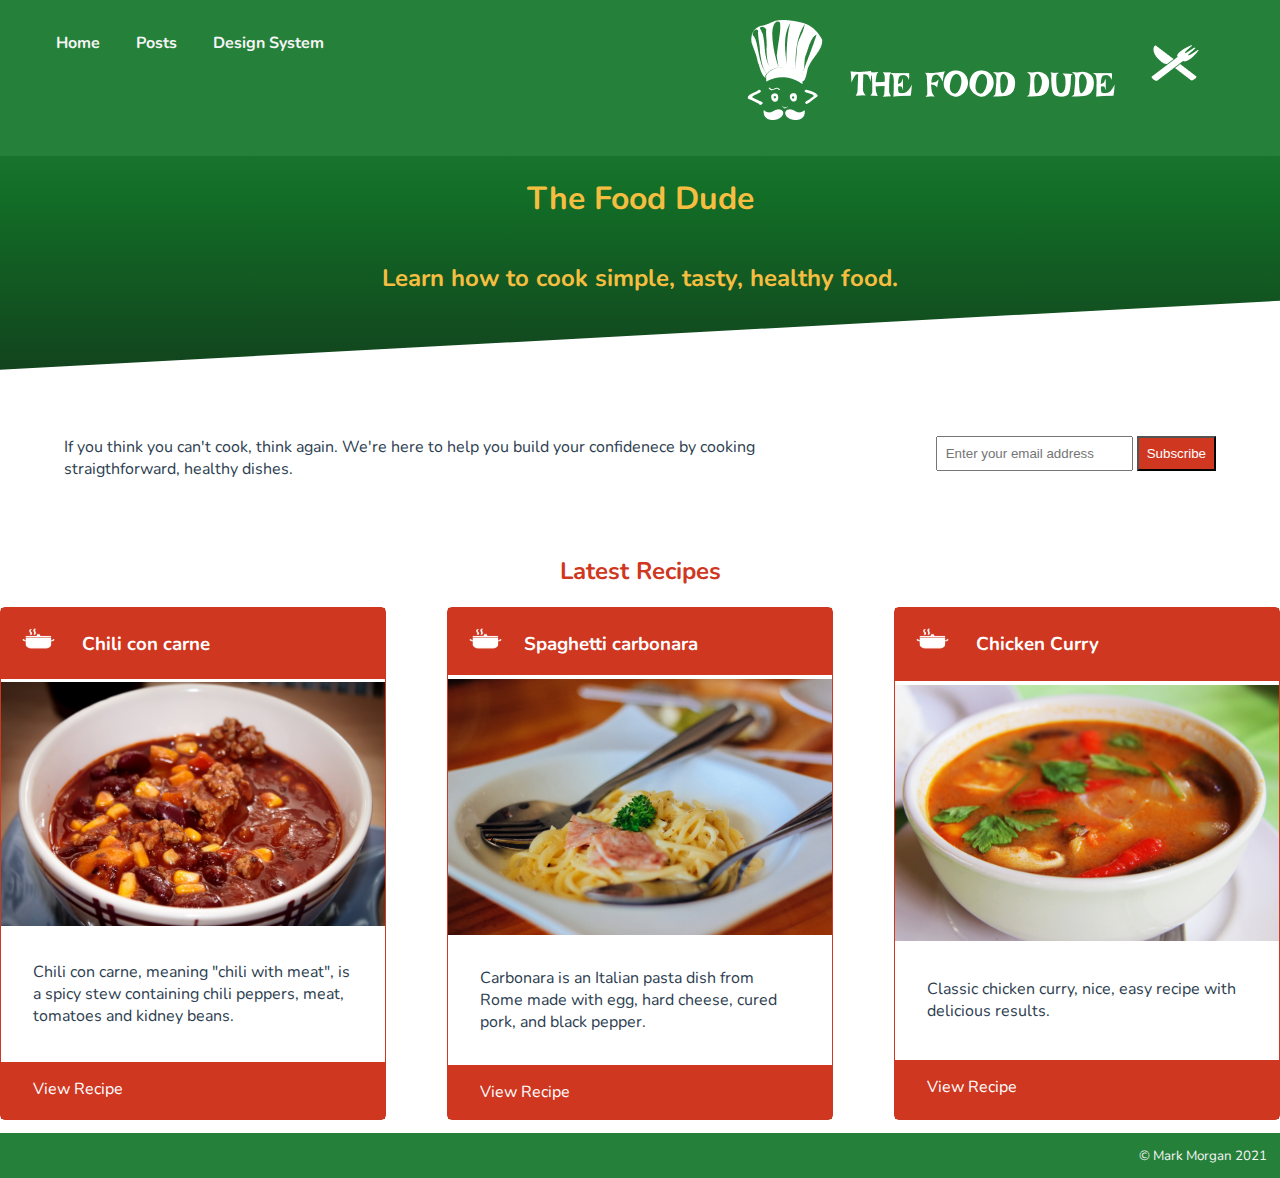
==== index.html @ 84a19839 "feat: update home nav" ====
<html lang="en">
  <head>
    <meta charset="UTF-8" />
    <meta http-equiv="X-UA-Compatible" content="IE=edge" />
    <meta name="viewport" content="width=device-width, initial-scale=1.0" />
    <title>The Food Dude</title>
    <link rel="stylesheet" href="styles/styles.css" />
  </head>
  <body>
    <header id="header" class="header-background" role="header">
      <nav  role="navigation">


        <ul>
          <li><a href="/" aria-current="page" class="nav-link">Home</a></li>
        <li> <a href="posts.html" class="nav-link">Posts</a></li>
        <li>  <a href="design-system/Food-Dude.pdf" target="_blank" class="nav-link" >Design System</a></li>
      </ul>

        
       
      


      </nav>
      <img src="brand-assets/logo.png" class="logo-img" alt="The Food Dude"  />
    </header>

    <main class="home-page-wrapper" role="main">
      <div class="hero-image">
        <div class="hero-text">
          <h1>The Food Dude</h1>
          <h2>Learn how to cook simple, tasty, healthy food.</h2>
        </div>
      </div>

      <div id="home-text">
        <p class="intro">
          If you think you can't cook, think again. We're here to help you build
          your confidenece by cooking straigthforward, healthy dishes.
        </p>

        <div id="subscribe">
          <form action="#">
            <div class="form-group">
              <input
                type="email"
                name="email"
                required
                id="txt-email"
                placeholder="Enter your email address"
                title="Enter your email address to subscribe"
              />
              <button class="subscribe-btn">Subscribe</button>
            </div>
          </form>
        </div>
      </div>

      <h2 class="latest-recipes">Latest Recipes</h2>
      <div id="recipe-cards">
        <div class="recipe-card">
          <h3>
            <img
              src="brand-assets/cooking-pot-icon.png"
              class="pan-icon"
              alt="cooking pot icon"
            />
            Chili con carne
          </h3>
          <img
            src="images/chili-con-carne.jpg"
            class="card-image"
            alt="Chili con carne"
          />
          <p>
            Chili con carne, meaning "chili with meat", is a spicy stew
            containing chili peppers, meat, tomatoes and kidney beans.
          </p>
          <div class="card-footer">
            <a href="post.html" class="view-recipe-link">View Recipe </a>
          </div>
        </div>

        <div class="recipe-card">
          <h3>
            <img
              src="brand-assets/cooking-pot-icon.png"
              class="pan-icon"
              alt="cooking pot icon"
            />Spaghetti carbonara
          </h3>
          <img
            src="images/carbonara.jpg"
            class="card-image"
            alt="Spaghetti carbonara"
          />

          <p>
            Carbonara is an Italian pasta dish from Rome made with egg, hard
            cheese, cured pork, and black pepper.
          </p>
          <div class="card-footer">
            <a href="post.html" class="view-recipe-link">View Recipe </a>
          </div>
        </div>

        <div class="recipe-card">
          <h3>
            <img
              src="brand-assets/cooking-pot-icon.png"
              class="pan-icon"
              alt="cooking pot icon"
            />
            Chicken Curry
          </h3>
          <img src="images/curry.jpg" class="card-image" alt="Chicken Curry" />
          <p>
            Classic chicken curry, nice, easy recipe with delicious results.
          </p>
          <div class="card-footer">
            <a href="post.html" class="view-recipe-link">View Recipe </a>
          </div>
        </div>
      </div>
    </div>

    <footer role="contentinfo">© Mark Morgan 2021</footer>
  </body>
</html>
---- styles/styles.css ----
@import "colours.css";
@import "typography.css";

@import "top-nav.css";
@import "recipe-card.css";
@import "footer.css";

@import "home.css";
@import "posts.css";
@import "post.css";

body {
  margin: 0;
  padding: 0;
}

.content-wrapper {
  margin-top: -18px;
}

.pan-icon {
  max-width: 2em;
  margin-right: 20px;
}
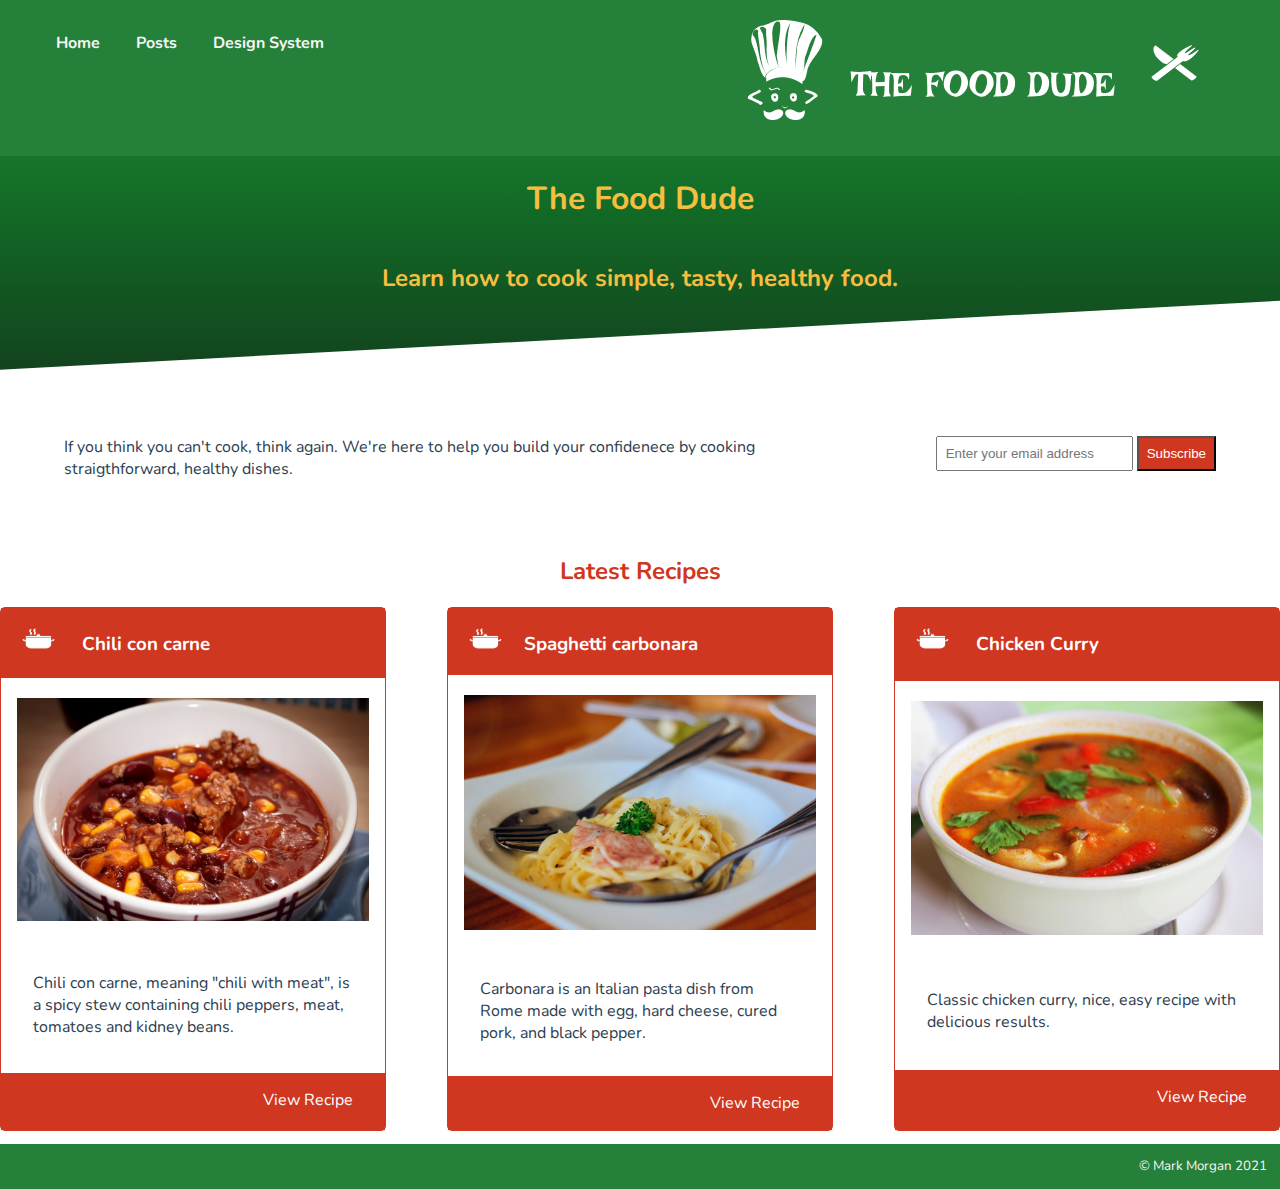
==== commit f2fcc40b: "feat: filling out content" ====
--- a/index.html
+++ b/index.html
@@ -8,22 +8,21 @@
   </head>
   <body>
     <header id="header" class="header-background" role="header">
-      <nav  role="navigation">
-
-
+      <nav role="navigation">
         <ul>
           <li><a href="/" aria-current="page" class="nav-link">Home</a></li>
-        <li> <a href="posts.html" class="nav-link">Posts</a></li>
-        <li>  <a href="design-system/Food-Dude.pdf" target="_blank" class="nav-link" >Design System</a></li>
-      </ul>
-
-        
-       
-      
-
-
+          <li><a href="posts.html" class="nav-link">Posts</a></li>
+          <li>
+            <a
+              href="design-system/Food-Dude.pdf"
+              target="_blank"
+              class="nav-link"
+              >Design System</a
+            >
+          </li>
+        </ul>
       </nav>
-      <img src="brand-assets/logo.png" class="logo-img" alt="The Food Dude"  />
+      <img src="brand-assets/logo.png" class="logo-img" alt="The Food Dude" />
     </header>
 
     <main class="home-page-wrapper" role="main">
@@ -68,17 +67,20 @@
             />
             Chili con carne
           </h3>
-          <img
-            src="images/chili-con-carne.jpg"
-            class="card-image"
-            alt="Chili con carne"
-          />
+          <a href="post-chili-con-carne.html" class="view-recipe-link">
+            <img
+              src="images/chili-con-carne.jpg"
+              class="card-image"
+              alt="Chili con carne"
+          /></a>
           <p>
             Chili con carne, meaning "chili with meat", is a spicy stew
             containing chili peppers, meat, tomatoes and kidney beans.
           </p>
           <div class="card-footer">
-            <a href="post.html" class="view-recipe-link">View Recipe </a>
+            <a href="post-chili-con-carne.html" class="view-recipe-link"
+              >View Recipe
+            </a>
           </div>
         </div>
 
@@ -90,18 +92,22 @@
               alt="cooking pot icon"
             />Spaghetti carbonara
           </h3>
-          <img
-            src="images/carbonara.jpg"
-            class="card-image"
-            alt="Spaghetti carbonara"
-          />
+
+          <a href="post-carbonara.html" class="view-recipe-link">
+            <img
+              src="images/carbonara.jpg"
+              class="card-image"
+              alt="Spaghetti carbonara"
+          /></a>
 
           <p>
             Carbonara is an Italian pasta dish from Rome made with egg, hard
             cheese, cured pork, and black pepper.
           </p>
           <div class="card-footer">
-            <a href="post.html" class="view-recipe-link">View Recipe </a>
+            <a href="post-carbonara.html" class="view-recipe-link"
+              >View Recipe
+            </a>
           </div>
         </div>
 
@@ -114,16 +120,20 @@
             />
             Chicken Curry
           </h3>
-          <img src="images/curry.jpg" class="card-image" alt="Chicken Curry" />
+          <a href="post-chicken-curry.html" class="view-recipe-link"
+            ><img src="images/curry.jpg" class="card-image" alt="Chicken Curry"
+          /></a>
           <p>
             Classic chicken curry, nice, easy recipe with delicious results.
           </p>
           <div class="card-footer">
-            <a href="post.html" class="view-recipe-link">View Recipe </a>
+            <a href="post-chicken-curry.html" class="view-recipe-link"
+              >View Recipe
+            </a>
           </div>
         </div>
       </div>
-    </div>
+    </main>
 
     <footer role="contentinfo">© Mark Morgan 2021</footer>
   </body>
--- a/styles/styles.css
+++ b/styles/styles.css
@@ -12,10 +12,9 @@
 body {
   margin: 0;
   padding: 0;
-}
-
-.content-wrapper {
-  margin-top: -18px;
+  display: grid;
+  height: 100%;
+  grid-template-rows: auto 1fr auto;
 }
 
 .pan-icon {
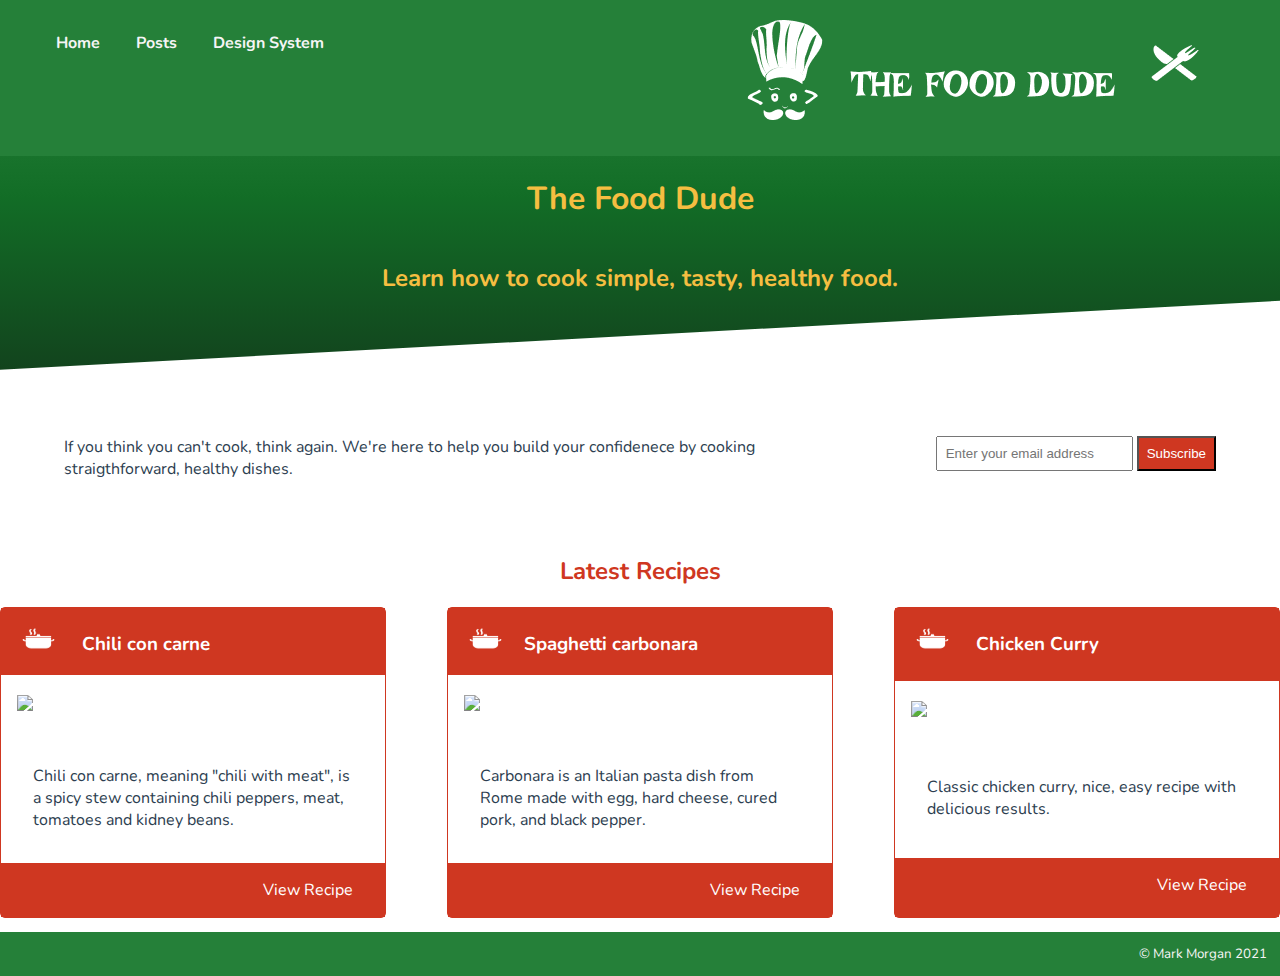
==== commit 40909bd4: "feat: content finished" ====
--- a/index.html
+++ b/index.html
@@ -69,7 +69,7 @@
           </h3>
           <a href="post-chili-con-carne.html" class="view-recipe-link">
             <img
-              src="images/chili-con-carne.jpg"
+              src="https://i.postimg.cc/4dTcDG1F/chili-con-carne.jpg"
               class="card-image"
               alt="Chili con carne"
           /></a>
@@ -95,7 +95,7 @@
 
           <a href="post-carbonara.html" class="view-recipe-link">
             <img
-              src="images/carbonara.jpg"
+              src="https://i.postimg.cc/y8gSWxQb/carbonara.jpg"
               class="card-image"
               alt="Spaghetti carbonara"
           /></a>
@@ -121,7 +121,10 @@
             Chicken Curry
           </h3>
           <a href="post-chicken-curry.html" class="view-recipe-link"
-            ><img src="images/curry.jpg" class="card-image" alt="Chicken Curry"
+            ><img
+              src="https://i.postimg.cc/mkLHrSJY/curry.jpg"
+              class="card-image"
+              alt="Chicken Curry"
           /></a>
           <p>
             Classic chicken curry, nice, easy recipe with delicious results.
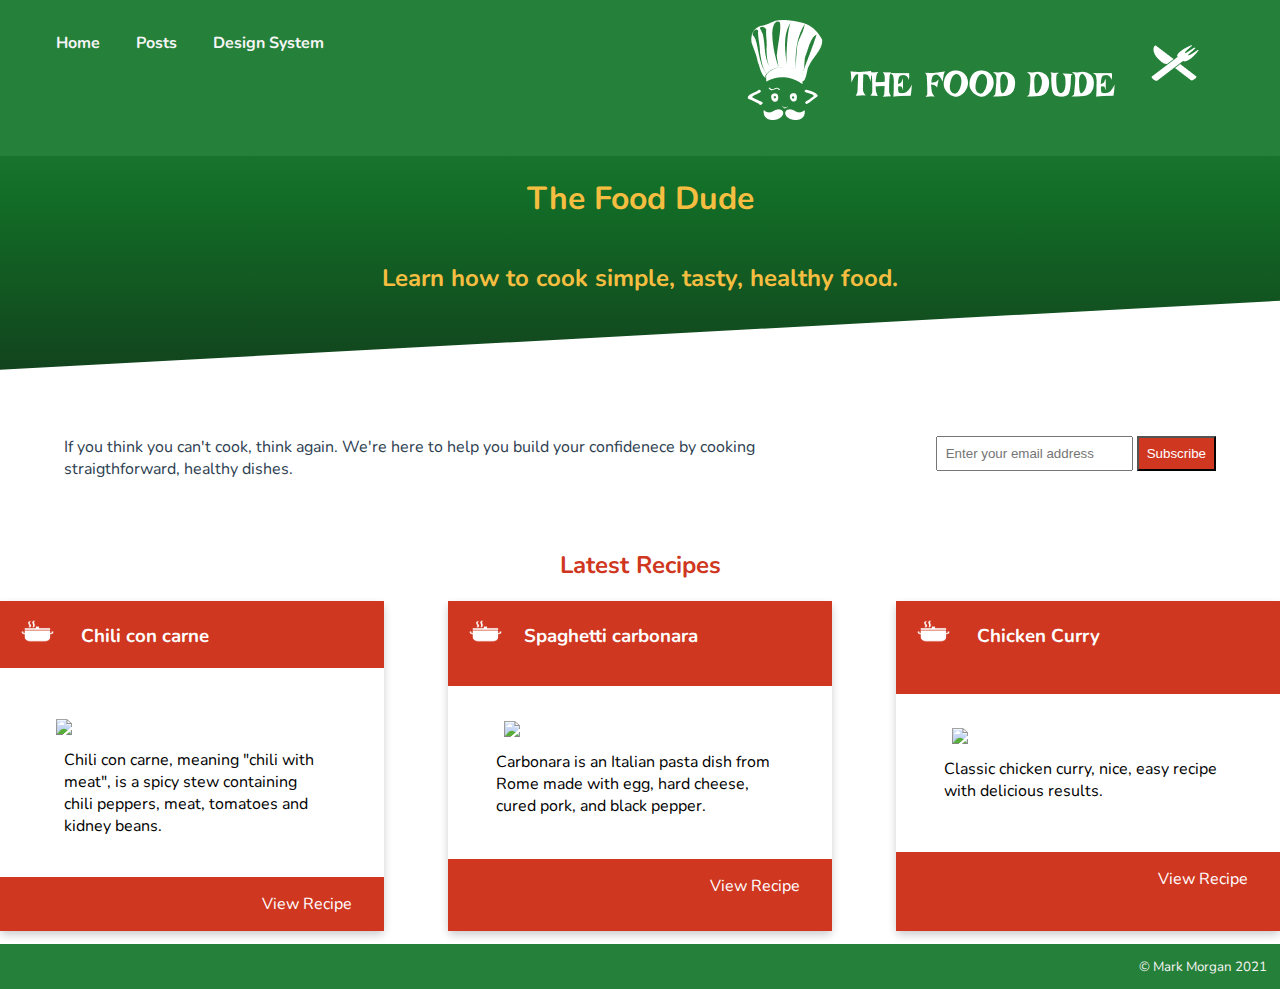
==== commit 5edd2708: "feat: author information" ====
--- a/index.html
+++ b/index.html
@@ -1,3 +1,4 @@
+<!DOCTYPE html>
 <html lang="en">
   <head>
     <meta charset="UTF-8" />
@@ -67,16 +68,24 @@
             />
             Chili con carne
           </h3>
-          <a href="post-chili-con-carne.html" class="view-recipe-link">
-            <img
-              src="https://i.postimg.cc/4dTcDG1F/chili-con-carne.jpg"
-              class="card-image"
-              alt="Chili con carne"
-          /></a>
-          <p>
-            Chili con carne, meaning "chili with meat", is a spicy stew
-            containing chili peppers, meat, tomatoes and kidney beans.
-          </p>
+          <a
+            href="post-chili-con-carne.html"
+            class="view-recipe-link"
+            title="find out how to cook chili con carne"
+          >
+            <figure>
+              <img
+                src="https://i.postimg.cc/4dTcDG1F/chili-con-carne.jpg"
+                class="card-image"
+                alt="Chili con carne"
+              />
+              <figcaption>
+                Chili con carne, meaning "chili with meat", is a spicy stew
+                containing chili peppers, meat, tomatoes and kidney beans.
+              </figcaption>
+            </figure>
+          </a>
+
           <div class="card-footer">
             <a href="post-chili-con-carne.html" class="view-recipe-link"
               >View Recipe
@@ -93,17 +102,23 @@
             />Spaghetti carbonara
           </h3>
 
-          <a href="post-carbonara.html" class="view-recipe-link">
-            <img
-              src="https://i.postimg.cc/y8gSWxQb/carbonara.jpg"
-              class="card-image"
-              alt="Spaghetti carbonara"
-          /></a>
+          <figure>
+            <a
+              href="post-carbonara.html"
+              class="view-recipe-link"
+              title="learn to cook Spaghetti carbonara"
+            >
+              <img
+                src="https://i.postimg.cc/y8gSWxQb/carbonara.jpg"
+                class="card-image"
+                alt="Spaghetti carbonara"
+            /></a>
+            <figcaption>
+              Carbonara is an Italian pasta dish from Rome made with egg, hard
+              cheese, cured pork, and black pepper.
+            </figcaption>
+          </figure>
 
-          <p>
-            Carbonara is an Italian pasta dish from Rome made with egg, hard
-            cheese, cured pork, and black pepper.
-          </p>
           <div class="card-footer">
             <a href="post-carbonara.html" class="view-recipe-link"
               >View Recipe
@@ -120,15 +135,18 @@
             />
             Chicken Curry
           </h3>
-          <a href="post-chicken-curry.html" class="view-recipe-link"
-            ><img
-              src="https://i.postimg.cc/mkLHrSJY/curry.jpg"
-              class="card-image"
-              alt="Chicken Curry"
-          /></a>
-          <p>
-            Classic chicken curry, nice, easy recipe with delicious results.
-          </p>
+
+          <figure>
+            <a href="post-chicken-curry.html" class="view-recipe-link"
+              ><img
+                src="https://i.postimg.cc/mkLHrSJY/curry.jpg"
+                class="card-image"
+                alt="Chicken Curry"
+            /></a>
+            <figcaption>
+              Classic chicken curry, nice, easy recipe with delicious results.
+            </figcaption>
+          </figure>
           <div class="card-footer">
             <a href="post-chicken-curry.html" class="view-recipe-link"
               >View Recipe
--- a/styles/styles.css
+++ b/styles/styles.css
@@ -8,6 +8,8 @@
 @import "home.css";
 @import "posts.css";
 @import "post.css";
+
+@import "author.css";
 
 body {
   margin: 0;
@@ -21,3 +23,8 @@
   max-width: 2em;
   margin-right: 20px;
 }
+
+figcaption {
+  color: black;
+  padding: 0.5em;
+}
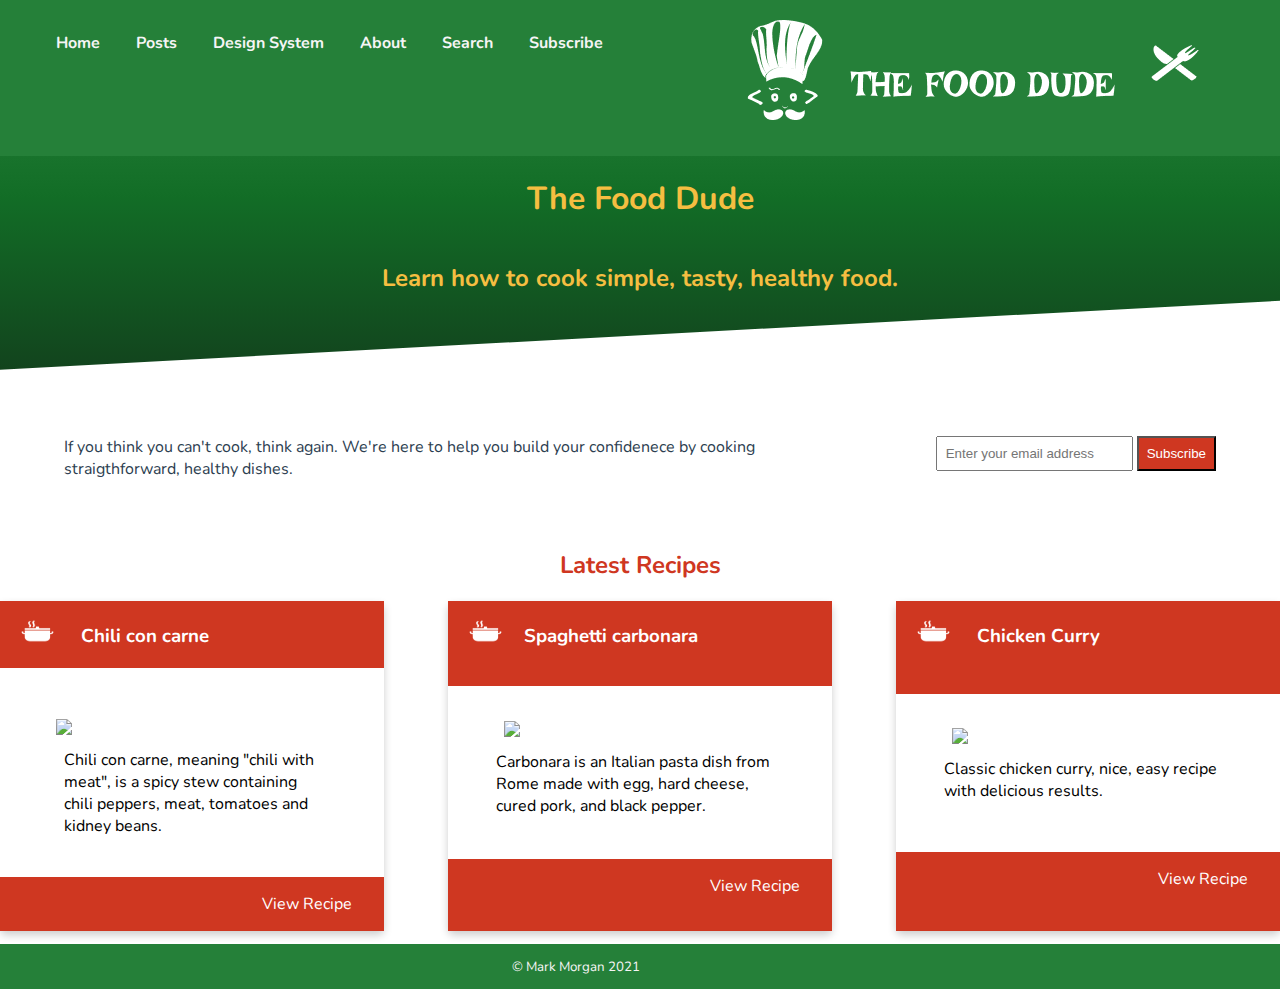
==== commit bd8db69c: "fix: html indentation" ====
--- a/index.html
+++ b/index.html
@@ -1,161 +1,150 @@
 <!DOCTYPE html>
 <html lang="en">
-  <head>
-    <meta charset="UTF-8" />
-    <meta http-equiv="X-UA-Compatible" content="IE=edge" />
-    <meta name="viewport" content="width=device-width, initial-scale=1.0" />
-    <title>The Food Dude</title>
-    <link rel="stylesheet" href="styles/styles.css" />
-  </head>
-  <body>
-    <header id="header" class="header-background" role="header">
-      <nav role="navigation">
-        <ul>
-          <li><a href="/" aria-current="page" class="nav-link">Home</a></li>
-          <li><a href="posts.html" class="nav-link">Posts</a></li>
-          <li>
-            <a
+<head>
+  <meta charset="UTF-8">
+  <meta content="IE=edge"
+        http-equiv="X-UA-Compatible">
+  <meta content="width=device-width, initial-scale=1.0"
+        name="viewport">
+  <title>The Food Dude</title>
+  <link href="styles/styles.css"
+        rel="stylesheet">
+  <link href="https://cdnjs.cloudflare.com/ajax/libs/font-awesome/4.7.0/css/font-awesome.min.css"
+        rel="stylesheet">
+</head>
+<body>
+  <header class="header-background"
+          id="header"
+          role="header">
+    <nav role="navigation">
+      <ul>
+        <li>
+          <a aria-current="page"
+              class="nav-link"
+              href="index.html">Home</a>
+        </li>
+        <li>
+          <a class="nav-link"
+              href="posts.html">Posts</a>
+        </li>
+        <li>
+          <a class="nav-link"
               href="design-system/Food-Dude.pdf"
-              target="_blank"
-              class="nav-link"
-              >Design System</a
-            >
-          </li>
-        </ul>
-      </nav>
-      <img src="brand-assets/logo.png" class="logo-img" alt="The Food Dude" />
-    </header>
-
-    <main class="home-page-wrapper" role="main">
-      <div class="hero-image">
-        <div class="hero-text">
-          <h1>The Food Dude</h1>
-          <h2>Learn how to cook simple, tasty, healthy food.</h2>
+              target="_blank">Design System</a>
+        </li>
+        <li>
+          <a class="nav-link"
+              href="#">About</a>
+        </li>
+        <li>
+          <a class="nav-link"
+              href="#">Search</a>
+        </li>
+        <li>
+          <a class="nav-link"
+              href="#">Subscribe</a>
+        </li>
+      </ul>
+    </nav><img alt="The Food Dude"
+            class="logo-img"
+            src="brand-assets/logo.png">
+  </header>
+  <main class="home-page-wrapper"
+        role="main">
+    <div class="hero-image">
+      <div class="hero-text">
+        <h1>The Food Dude</h1>
+        <h2>Learn how to cook simple, tasty, healthy food.</h2>
+      </div>
+    </div>
+    <div id="home-text">
+      <p class="intro">If you think you can't cook, think again. We're here to help you build your confidenece by cooking straigthforward, healthy dishes.</p>
+      <div id="subscribe">
+        <form action="#">
+          <div class="form-group">
+            <input id="txt-email"
+                 name="email"
+                 placeholder="Enter your email address"
+                 required=""
+                 title="Enter your email address to subscribe"
+                 type="email"> <button class="subscribe-btn">Subscribe</button>
+          </div>
+        </form>
+      </div>
+    </div>
+    <h2 class="latest-recipes">Latest Recipes</h2>
+    <div id="recipe-cards">
+      <div class="recipe-card">
+        <h3><img alt="cooking pot icon"
+             class="pan-icon"
+             src="brand-assets/cooking-pot-icon.png"> Chili con carne</h3><a class="view-recipe-link"
+             href="post-chili-con-carne.html"
+             title="find out how to cook chili con carne">
+        <figure>
+          <img alt="Chili con carne"
+                  class="card-image"
+                  src="https://i.postimg.cc/4dTcDG1F/chili-con-carne.jpg">
+          <figcaption>
+            Chili con carne, meaning "chili with meat", is a spicy stew containing chili peppers, meat, tomatoes and kidney beans.
+          </figcaption>
+        </figure></a>
+        <div class="card-footer">
+          <a class="view-recipe-link"
+               href="post-chili-con-carne.html">View Recipe</a>
         </div>
       </div>
-
-      <div id="home-text">
-        <p class="intro">
-          If you think you can't cook, think again. We're here to help you build
-          your confidenece by cooking straigthforward, healthy dishes.
-        </p>
-
-        <div id="subscribe">
-          <form action="#">
-            <div class="form-group">
-              <input
-                type="email"
-                name="email"
-                required
-                id="txt-email"
-                placeholder="Enter your email address"
-                title="Enter your email address to subscribe"
-              />
-              <button class="subscribe-btn">Subscribe</button>
-            </div>
-          </form>
+      <div class="recipe-card">
+        <h3><img alt="cooking pot icon"
+             class="pan-icon"
+             src="brand-assets/cooking-pot-icon.png">Spaghetti carbonara</h3>
+        <figure>
+          <a class="view-recipe-link"
+                  href="post-carbonara.html"
+                  title="learn to cook Spaghetti carbonara"><img alt="Spaghetti carbonara"
+               class="card-image"
+               src="https://i.postimg.cc/y8gSWxQb/carbonara.jpg"></a>
+          <figcaption>
+            Carbonara is an Italian pasta dish from Rome made with egg, hard cheese, cured pork, and black pepper.
+          </figcaption>
+        </figure>
+        <div class="card-footer">
+          <a class="view-recipe-link"
+               href="post-carbonara.html">View Recipe</a>
         </div>
       </div>
-
-      <h2 class="latest-recipes">Latest Recipes</h2>
-      <div id="recipe-cards">
-        <div class="recipe-card">
-          <h3>
-            <img
-              src="brand-assets/cooking-pot-icon.png"
-              class="pan-icon"
-              alt="cooking pot icon"
-            />
-            Chili con carne
-          </h3>
-          <a
-            href="post-chili-con-carne.html"
-            class="view-recipe-link"
-            title="find out how to cook chili con carne"
-          >
-            <figure>
-              <img
-                src="https://i.postimg.cc/4dTcDG1F/chili-con-carne.jpg"
-                class="card-image"
-                alt="Chili con carne"
-              />
-              <figcaption>
-                Chili con carne, meaning "chili with meat", is a spicy stew
-                containing chili peppers, meat, tomatoes and kidney beans.
-              </figcaption>
-            </figure>
-          </a>
-
-          <div class="card-footer">
-            <a href="post-chili-con-carne.html" class="view-recipe-link"
-              >View Recipe
-            </a>
-          </div>
-        </div>
-
-        <div class="recipe-card">
-          <h3>
-            <img
-              src="brand-assets/cooking-pot-icon.png"
-              class="pan-icon"
-              alt="cooking pot icon"
-            />Spaghetti carbonara
-          </h3>
-
-          <figure>
-            <a
-              href="post-carbonara.html"
-              class="view-recipe-link"
-              title="learn to cook Spaghetti carbonara"
-            >
-              <img
-                src="https://i.postimg.cc/y8gSWxQb/carbonara.jpg"
-                class="card-image"
-                alt="Spaghetti carbonara"
-            /></a>
-            <figcaption>
-              Carbonara is an Italian pasta dish from Rome made with egg, hard
-              cheese, cured pork, and black pepper.
-            </figcaption>
-          </figure>
-
-          <div class="card-footer">
-            <a href="post-carbonara.html" class="view-recipe-link"
-              >View Recipe
-            </a>
-          </div>
-        </div>
-
-        <div class="recipe-card">
-          <h3>
-            <img
-              src="brand-assets/cooking-pot-icon.png"
-              class="pan-icon"
-              alt="cooking pot icon"
-            />
-            Chicken Curry
-          </h3>
-
-          <figure>
-            <a href="post-chicken-curry.html" class="view-recipe-link"
-              ><img
-                src="https://i.postimg.cc/mkLHrSJY/curry.jpg"
-                class="card-image"
-                alt="Chicken Curry"
-            /></a>
-            <figcaption>
-              Classic chicken curry, nice, easy recipe with delicious results.
-            </figcaption>
-          </figure>
-          <div class="card-footer">
-            <a href="post-chicken-curry.html" class="view-recipe-link"
-              >View Recipe
-            </a>
-          </div>
+      <div class="recipe-card">
+        <h3><img alt="cooking pot icon"
+             class="pan-icon"
+             src="brand-assets/cooking-pot-icon.png"> Chicken Curry</h3>
+        <figure>
+          <a class="view-recipe-link"
+                  href="post-chicken-curry.html"><img alt="Chicken Curry"
+               class="card-image"
+               src="https://i.postimg.cc/mkLHrSJY/curry.jpg"></a>
+          <figcaption>
+            Classic chicken curry, nice, easy recipe with delicious results.
+          </figcaption>
+        </figure>
+        <div class="card-footer">
+          <a class="view-recipe-link"
+               href="post-chicken-curry.html">View Recipe</a>
         </div>
       </div>
-    </main>
-
-    <footer role="contentinfo">© Mark Morgan 2021</footer>
-  </body>
+    </div>
+  </main>
+  <footer role="contentinfo">
+    <div class="copyright">
+      © Mark Morgan 2021
+    </div>
+    <div class="social-links-footer">
+      <a class="footer-social-link"
+           href="#"
+           title="find us on facebook"></a> <a class="footer-social-link"
+           href="#"
+           title="follow us on twitter"></a> <a class="footer-social-link"
+           href="#"
+           title="join our professional network on linkedin"></a>
+    </div>
+  </footer>
+</body>
 </html>
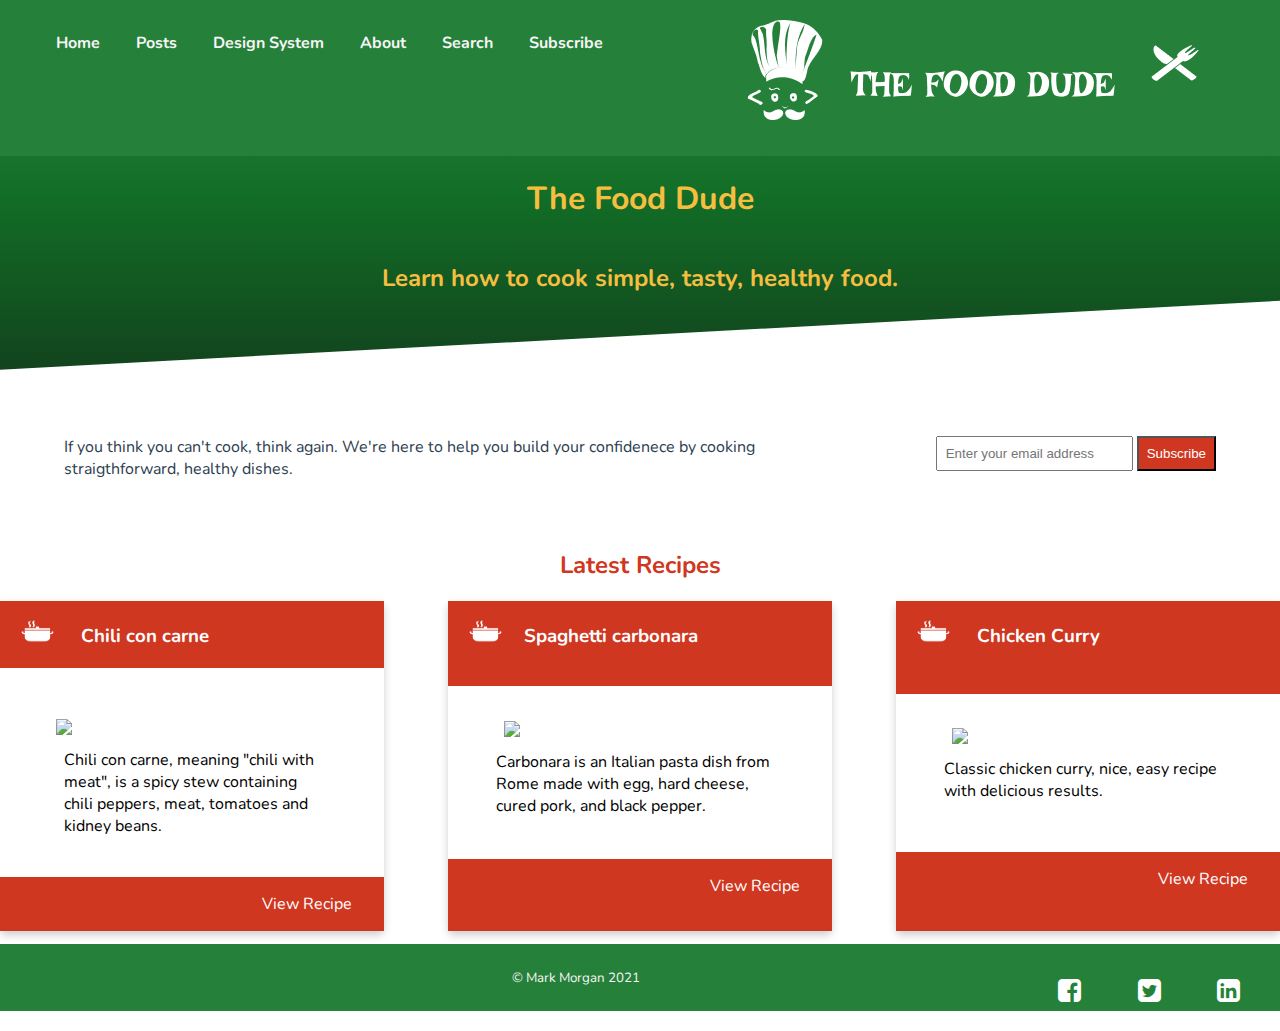
==== commit 407a70a3: "feat: social links to footer" ====
--- a/index.html
+++ b/index.html
@@ -137,13 +137,23 @@
       © Mark Morgan 2021
     </div>
     <div class="social-links-footer">
-      <a class="footer-social-link"
-           href="#"
-           title="find us on facebook"></a> <a class="footer-social-link"
-           href="#"
-           title="follow us on twitter"></a> <a class="footer-social-link"
-           href="#"
-           title="join our professional network on linkedin"></a>
+      <ul>
+        <li>
+          <a class="footer-social-link fa fa-facebook-square fa-2x"
+              href="#"
+              title="find us on facebook"></a>
+        </li>
+        <li>
+          <a class="footer-social-link fa fa-twitter-square fa-2x"
+              href="#"
+              title="follow us on twitter"></a>
+        </li>
+        <li>
+          <a class="footer-social-link fa fa-linkedin-square fa-2x"
+              href="#"
+              title="join our professional network on linkedin"></a>
+        </li>
+      </ul>
     </div>
   </footer>
 </body>
--- a/styles/styles.css
+++ b/styles/styles.css
@@ -16,7 +16,7 @@
   padding: 0;
   display: grid;
   height: 100%;
-  grid-template-rows: auto 1fr auto;
+  grid-template-rows: auto 1fr 80px;
 }
 
 .pan-icon {
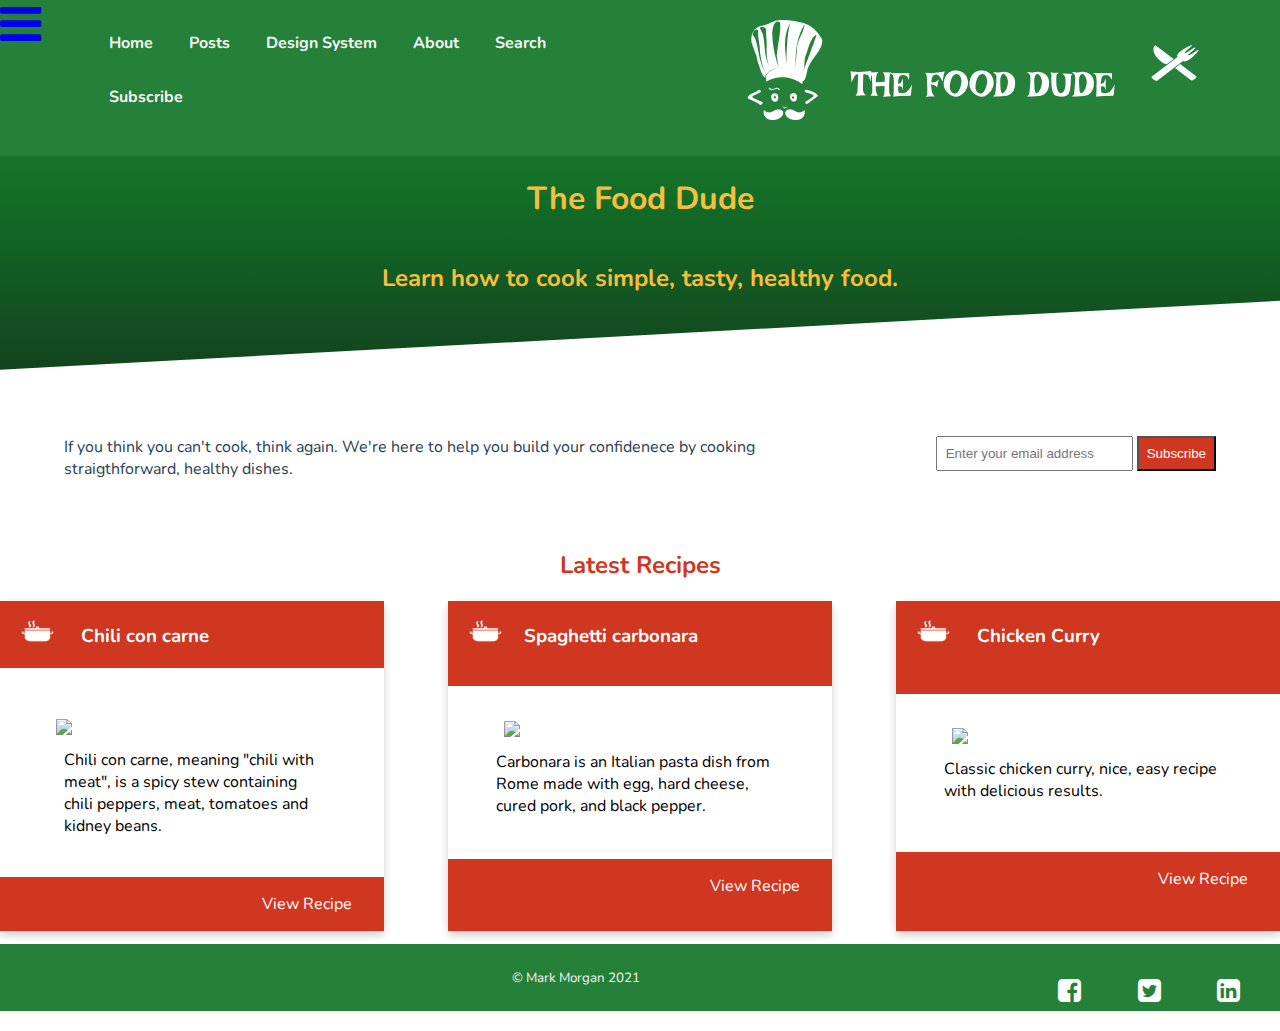
==== commit 5188ee4b: "feat: hamburger menu link" ====
--- a/index.html
+++ b/index.html
@@ -11,12 +11,16 @@
         rel="stylesheet">
   <link href="https://cdnjs.cloudflare.com/ajax/libs/font-awesome/4.7.0/css/font-awesome.min.css"
         rel="stylesheet">
+  <script src="scripts/top-nav.js"></script>
 </head>
 <body>
   <header class="header-background"
           id="header"
           role="header">
     <nav role="navigation">
+      <a class="icon"
+           href="javascript:void(0);"
+           onclick="toggleMenu()"><i class="fa fa-bars fa-3x hamburger-menu">&nbsp;</i></a>
       <ul>
         <li>
           <a aria-current="page"
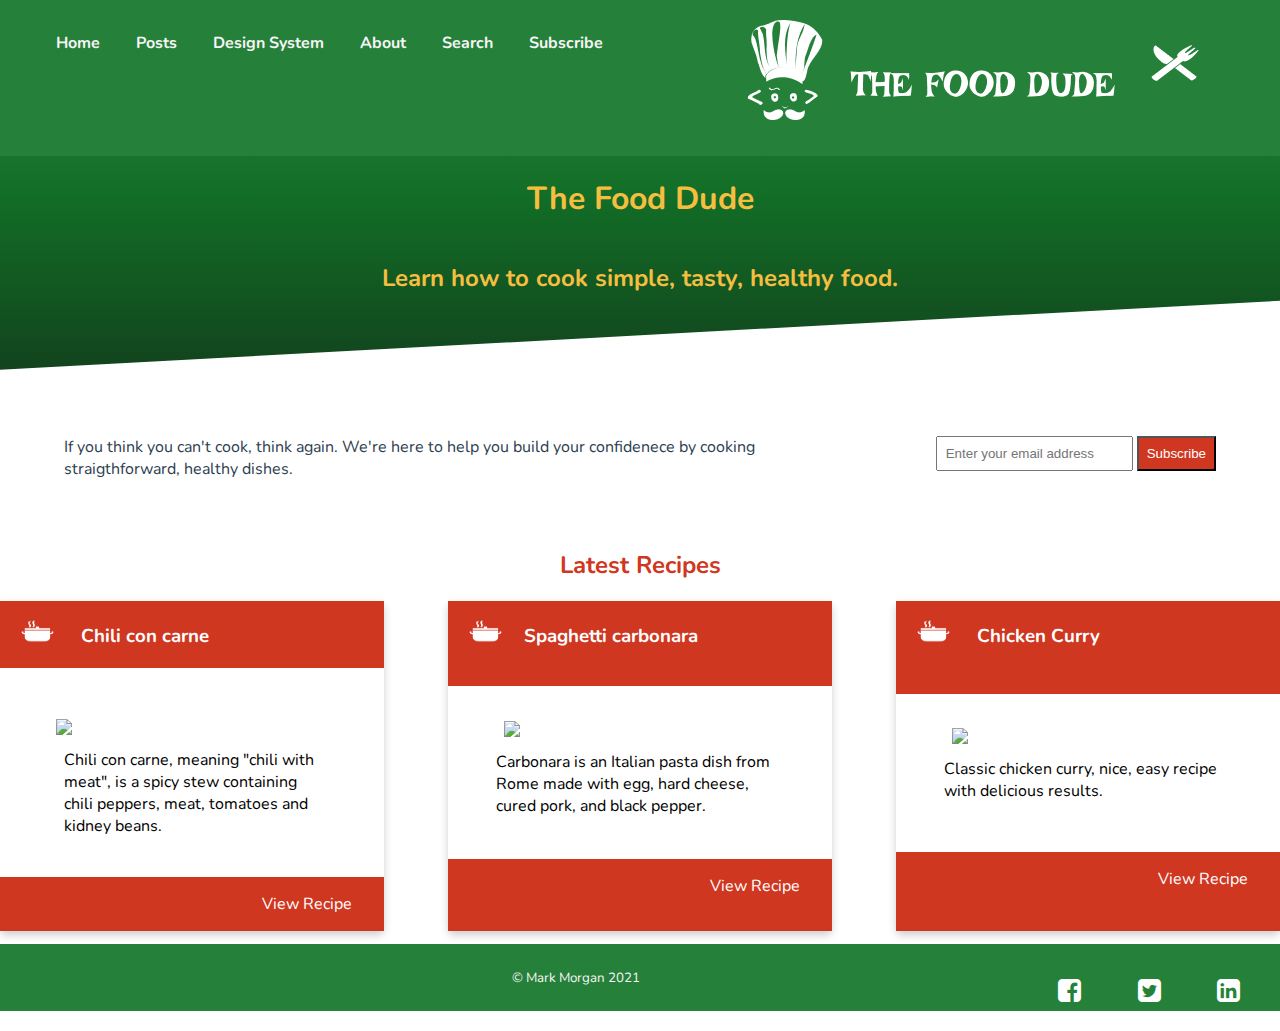
==== commit a6537944: "feat: hamburger menu" ====
--- a/index.html
+++ b/index.html
@@ -17,7 +17,8 @@
   <header class="header-background"
           id="header"
           role="header">
-    <nav role="navigation">
+    <nav id="topNav"
+         role="navigation">
       <a class="icon"
            href="javascript:void(0);"
            onclick="toggleMenu()"><i class="fa fa-bars fa-3x hamburger-menu">&nbsp;</i></a>
